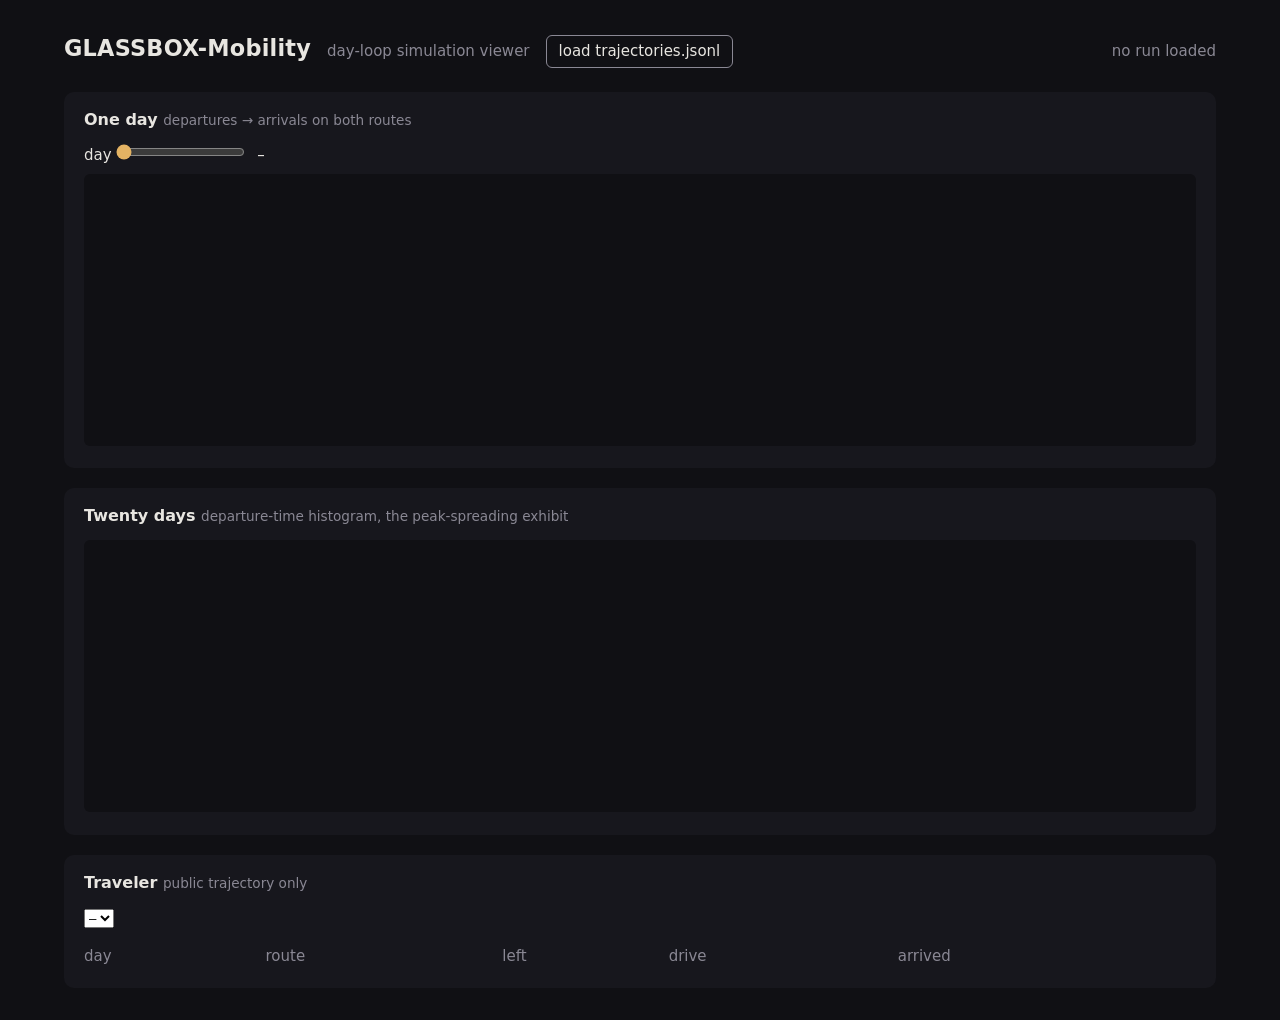
==== mobility/app/index.html @ a448f256 "mobility: Ruling 29 run (LLM-profile lift -66.7%) + Gate M4-pilot clean; world minted, capacity cali" ====
<!doctype html>
<html lang="en">
<head>
<meta charset="utf-8">
<meta name="viewport" content="width=device-width, initial-scale=1">
<title>GLASSBOX-Mobility — simulation viewer</title>
<link rel="stylesheet" href="style.css">
</head>
<body>
<!--
  Stage M4 simulation viewer — SCAFFOLD (structure only; polish after the
  full run, per the Gate M3-close authorization). Single page, no backend.
  Reads the system-side trajectory log (pid, day, route, dep_min,
  travel_min, arrive_min) — never planted parameters, never cards.
-->
<header>
  <h1>GLASSBOX-Mobility</h1>
  <p class="sub">day-loop simulation viewer</p>
  <label class="load">
    load trajectories.jsonl
    <input type="file" id="file" accept=".jsonl,.json">
  </label>
  <span id="status">no run loaded</span>
</header>

<main>
  <section id="day-view" class="pane">
    <h2>One day <span class="hint">departures &rarr; arrivals on both routes</span></h2>
    <div class="controls">
      <label>day <input type="range" id="day-slider" min="1" max="1" value="1"></label>
      <span id="day-label">–</span>
    </div>
    <canvas id="day-canvas" width="900" height="220"></canvas>
  </section>

  <section id="evolution" class="pane">
    <h2>Twenty days <span class="hint">departure-time histogram, the peak-spreading exhibit</span></h2>
    <canvas id="hist-canvas" width="900" height="220"></canvas>
  </section>

  <section id="inspector" class="pane">
    <h2>Traveler <span class="hint">public trajectory only</span></h2>
    <select id="traveler-select"><option>–</option></select>
    <table id="traveler-table">
      <thead><tr><th>day</th><th>route</th><th>left</th><th>drive</th><th>arrived</th></tr></thead>
      <tbody></tbody>
    </table>
  </section>
</main>

<script src="viewer.js"></script>
</body>
</html>
---- mobility/app/style.css ----
/* M4 viewer scaffold — minimal, elegant baseline; real polish after the
   full run (PRD section 8: one page, one purpose, no dashboard clutter). */

:root {
  --bg: #101014;
  --pane: #17171d;
  --ink: #e8e6e1;
  --muted: #8a8894;
  --route-a: #e4b363;
  --route-b: #6ea8bf;
}

* { box-sizing: border-box; margin: 0; }

body {
  background: var(--bg);
  color: var(--ink);
  font: 15px/1.5 "Avenir Next", "Segoe UI", system-ui, sans-serif;
  padding: 2rem clamp(1rem, 6vw, 4rem);
}

header { display: flex; align-items: baseline; gap: 1rem; flex-wrap: wrap; }
h1 { font-size: 1.4rem; font-weight: 600; letter-spacing: 0.01em; }
.sub { color: var(--muted); }
#status { color: var(--muted); margin-left: auto; }

.load {
  border: 1px solid var(--muted);
  border-radius: 6px;
  padding: 0.25rem 0.75rem;
  cursor: pointer;
}
.load input { display: none; }

main { display: grid; gap: 1.25rem; margin-top: 1.5rem; }

.pane {
  background: var(--pane);
  border-radius: 10px;
  padding: 1rem 1.25rem;
}
.pane h2 { font-size: 1rem; font-weight: 600; margin-bottom: 0.75rem; }
.hint { color: var(--muted); font-weight: 400; font-size: 0.85rem; }

canvas { width: 100%; height: auto; background: var(--bg); border-radius: 6px; }

.controls { display: flex; gap: 0.75rem; align-items: center; margin-bottom: 0.5rem; }
input[type="range"] { accent-color: var(--route-a); }

table { border-collapse: collapse; margin-top: 0.75rem; width: 100%; }
th, td { text-align: left; padding: 0.25rem 0.75rem 0.25rem 0; color: var(--ink); }
th { color: var(--muted); font-weight: 500; }
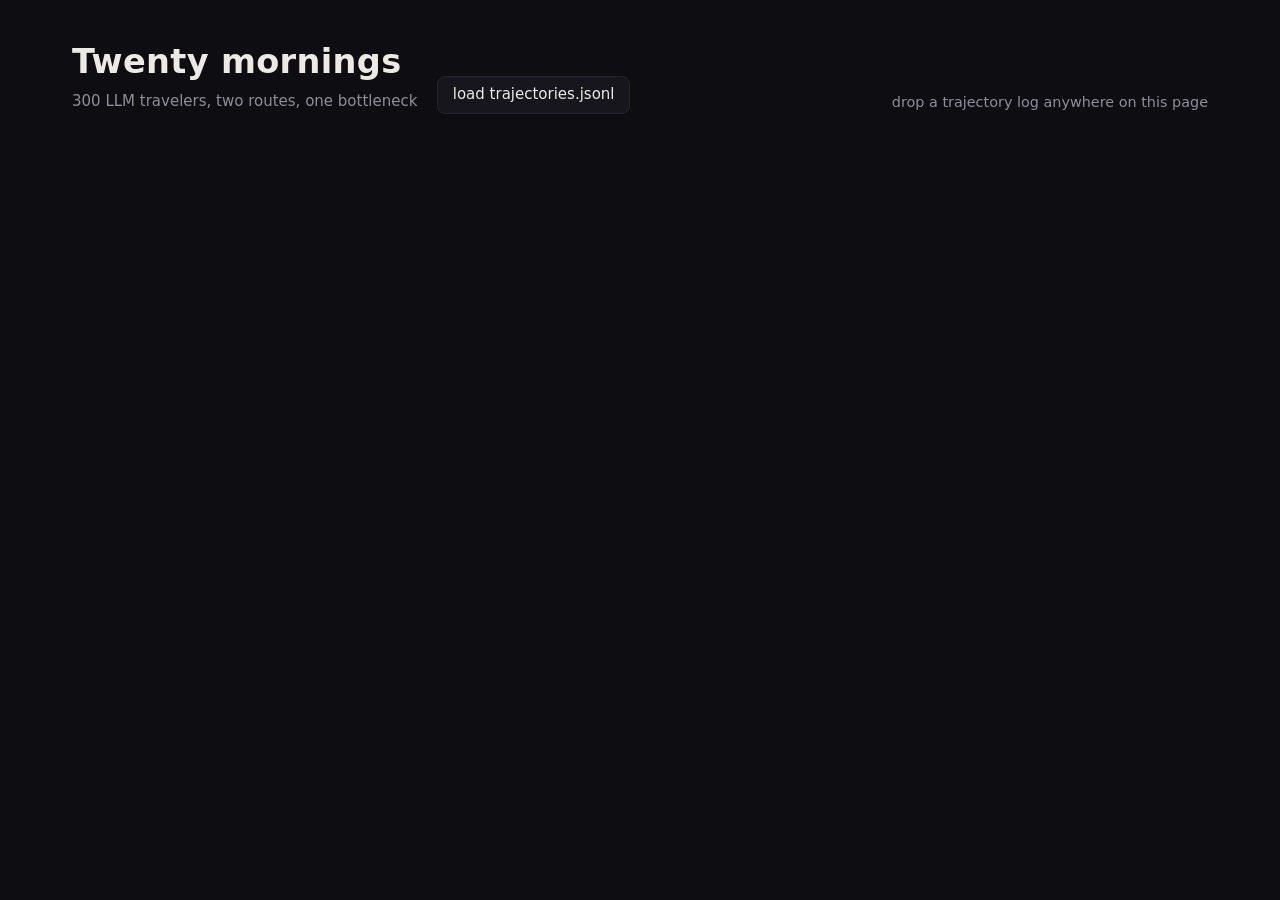
==== commit b92b65ae: "mobility: GATE M4 — peak FAIL (capacity-metered S1 mechanism), HAB FAIL (ceiling-inherited, disatt -" ====
--- a/mobility/app/index.html
+++ b/mobility/app/index.html
@@ -3,48 +3,82 @@
 <head>
 <meta charset="utf-8">
 <meta name="viewport" content="width=device-width, initial-scale=1">
-<title>GLASSBOX-Mobility — simulation viewer</title>
+<title>GLASSBOX-Mobility — twenty mornings</title>
 <link rel="stylesheet" href="style.css">
 </head>
 <body>
 <!--
-  Stage M4 simulation viewer — SCAFFOLD (structure only; polish after the
-  full run, per the Gate M3-close authorization). Single page, no backend.
-  Reads the system-side trajectory log (pid, day, route, dep_min,
+  Stage M4 simulation viewer. Single page, no backend, no dependencies.
+  Reads the SYSTEM-SIDE trajectory log only (pid, day, route, dep_min,
   travel_min, arrive_min) — never planted parameters, never cards.
+
+  Run:  cd mobility/app && python -m http.server 8000
+        open http://localhost:8000  and load
+        ../data/runs/m4_full/trajectories.jsonl
+        (or drag the file anywhere onto the page)
 -->
 <header>
-  <h1>GLASSBOX-Mobility</h1>
-  <p class="sub">day-loop simulation viewer</p>
+  <div>
+    <h1>Twenty mornings</h1>
+    <p class="sub">300 LLM travelers, two routes, one bottleneck</p>
+  </div>
   <label class="load">
     load trajectories.jsonl
     <input type="file" id="file" accept=".jsonl,.json">
   </label>
-  <span id="status">no run loaded</span>
+  <span id="status">drop a trajectory log anywhere on this page</span>
 </header>
 
-<main>
-  <section id="day-view" class="pane">
-    <h2>One day <span class="hint">departures &rarr; arrivals on both routes</span></h2>
-    <div class="controls">
-      <label>day <input type="range" id="day-slider" min="1" max="1" value="1"></label>
-      <span id="day-label">–</span>
+<main hidden id="main">
+  <section class="pane" id="day-pane">
+    <div class="pane-head">
+      <h2>One morning, replayed</h2>
+      <div class="controls">
+        <button id="day-play" class="play" title="replay">&#9654;</button>
+        <label>day <input type="range" id="day-slider" min="1" max="20" value="1"></label>
+        <span id="day-label" class="badge">day 1</span>
+        <span id="clock" class="badge clock">07:30</span>
+      </div>
     </div>
-    <canvas id="day-canvas" width="900" height="220"></canvas>
+    <canvas id="day-canvas" width="1200" height="300"></canvas>
+    <p class="legend">
+      <span class="dot a"></span> route A — through the bottleneck
+      <span class="dot b"></span> route B — the steady ring road
+      <span class="note" id="day-note"></span>
+    </p>
   </section>
 
-  <section id="evolution" class="pane">
-    <h2>Twenty days <span class="hint">departure-time histogram, the peak-spreading exhibit</span></h2>
-    <canvas id="hist-canvas" width="900" height="220"></canvas>
+  <section class="pane" id="hist-pane">
+    <div class="pane-head">
+      <h2>The peak, spreading</h2>
+      <div class="controls">
+        <button id="hist-play" class="play" title="play days">&#9654;</button>
+        <span class="badge" id="hist-day">day 1</span>
+        <span class="badge" id="peak-share">peak share –</span>
+      </div>
+    </div>
+    <canvas id="hist-canvas" width="1200" height="240"></canvas>
+    <canvas id="spark-canvas" width="1200" height="80"></canvas>
+    <p class="legend"><span class="note">bars: departures that morning ·
+      lower line: the day's maximum 15-minute arrival share, day 1 → 20</span></p>
   </section>
 
-  <section id="inspector" class="pane">
-    <h2>Traveler <span class="hint">public trajectory only</span></h2>
-    <select id="traveler-select"><option>–</option></select>
-    <table id="traveler-table">
-      <thead><tr><th>day</th><th>route</th><th>left</th><th>drive</th><th>arrived</th></tr></thead>
-      <tbody></tbody>
-    </table>
+  <section class="pane" id="inspector-pane">
+    <div class="pane-head">
+      <h2>One traveler</h2>
+      <div class="controls">
+        <select id="traveler-select"></select>
+        <span class="badge" id="traveler-summary"></span>
+      </div>
+    </div>
+    <canvas id="traveler-canvas" width="1200" height="120"></canvas>
+    <div class="table-wrap">
+      <table id="traveler-table">
+        <thead><tr><th>day</th><th>route</th><th>left</th><th>drive</th>
+          <th>arrived</th><th>vs day before</th></tr></thead>
+        <tbody></tbody>
+      </table>
+    </div>
   </section>
 </main>
 
--- a/mobility/app/style.css
+++ b/mobility/app/style.css
@@ -1,13 +1,14 @@
-/* M4 viewer scaffold — minimal, elegant baseline; real polish after the
-   full run (PRD section 8: one page, one purpose, no dashboard clutter). */
+/* GLASSBOX-Mobility M4 viewer — one page, one purpose (PRD section 8). */
 
 :root {
-  --bg: #101014;
-  --pane: #17171d;
-  --ink: #e8e6e1;
-  --muted: #8a8894;
+  --bg: #0e0e12;
+  --pane: #16161c;
+  --edge: #24242c;
+  --ink: #eceae4;
+  --muted: #8f8d99;
   --route-a: #e4b363;
   --route-b: #6ea8bf;
+  --late: #d0685f;
 }
 
 * { box-sizing: border-box; margin: 0; }
@@ -15,38 +16,107 @@
 body {
   background: var(--bg);
   color: var(--ink);
-  font: 15px/1.5 "Avenir Next", "Segoe UI", system-ui, sans-serif;
-  padding: 2rem clamp(1rem, 6vw, 4rem);
+  font: 15px/1.55 "Avenir Next", "Segoe UI", system-ui, sans-serif;
+  padding: 2.25rem clamp(1rem, 6vw, 4.5rem) 4rem;
 }
 
-header { display: flex; align-items: baseline; gap: 1rem; flex-wrap: wrap; }
-h1 { font-size: 1.4rem; font-weight: 600; letter-spacing: 0.01em; }
-.sub { color: var(--muted); }
-#status { color: var(--muted); margin-left: auto; }
+header { display: flex; align-items: flex-end; gap: 1.25rem; flex-wrap: wrap; }
+h1 {
+  font-size: clamp(1.6rem, 3vw, 2.1rem);
+  font-weight: 600;
+  letter-spacing: 0.01em;
+}
+.sub { color: var(--muted); margin-top: 0.15rem; }
+#status { color: var(--muted); margin-left: auto; font-size: 0.9rem; }
 
 .load {
-  border: 1px solid var(--muted);
-  border-radius: 6px;
-  padding: 0.25rem 0.75rem;
+  border: 1px solid var(--edge);
+  background: var(--pane);
+  border-radius: 8px;
+  padding: 0.4rem 0.9rem;
   cursor: pointer;
+  transition: border-color 0.2s;
 }
+.load:hover { border-color: var(--route-a); }
 .load input { display: none; }
 
-main { display: grid; gap: 1.25rem; margin-top: 1.5rem; }
+main { display: grid; gap: 1.5rem; margin-top: 1.75rem; }
+main[hidden] { display: none; }
 
 .pane {
   background: var(--pane);
-  border-radius: 10px;
-  padding: 1rem 1.25rem;
+  border: 1px solid var(--edge);
+  border-radius: 12px;
+  padding: 1.1rem 1.4rem 1.2rem;
 }
-.pane h2 { font-size: 1rem; font-weight: 600; margin-bottom: 0.75rem; }
-.hint { color: var(--muted); font-weight: 400; font-size: 0.85rem; }
+.pane-head {
+  display: flex;
+  align-items: center;
+  justify-content: space-between;
+  gap: 1rem;
+  flex-wrap: wrap;
+  margin-bottom: 0.8rem;
+}
+.pane h2 { font-size: 1.05rem; font-weight: 600; }
 
-canvas { width: 100%; height: auto; background: var(--bg); border-radius: 6px; }
+.controls { display: flex; gap: 0.6rem; align-items: center; }
+.badge {
+  background: var(--bg);
+  border: 1px solid var(--edge);
+  border-radius: 6px;
+  padding: 0.1rem 0.6rem;
+  font-size: 0.85rem;
+  color: var(--muted);
+  font-variant-numeric: tabular-nums;
+}
+.clock { min-width: 4.2em; text-align: center; color: var(--ink); }
 
-.controls { display: flex; gap: 0.75rem; align-items: center; margin-bottom: 0.5rem; }
-input[type="range"] { accent-color: var(--route-a); }
+.play {
+  background: var(--bg);
+  color: var(--ink);
+  border: 1px solid var(--edge);
+  border-radius: 6px;
+  width: 2rem; height: 1.7rem;
+  cursor: pointer;
+  transition: border-color 0.2s;
+}
+.play:hover { border-color: var(--route-a); }
 
-table { border-collapse: collapse; margin-top: 0.75rem; width: 100%; }
-th, td { text-align: left; padding: 0.25rem 0.75rem 0.25rem 0; color: var(--ink); }
-th { color: var(--muted); font-weight: 500; }
+input[type="range"] { accent-color: var(--route-a); vertical-align: middle; }
+select {
+  background: var(--bg); color: var(--ink);
+  border: 1px solid var(--edge); border-radius: 6px;
+  padding: 0.2rem 0.5rem; font: inherit;
+}
+
+canvas { width: 100%; height: auto; display: block; border-radius: 8px; }
+#spark-canvas { margin-top: 0.4rem; }
+
+.legend {
+  color: var(--muted);
+  font-size: 0.85rem;
+  margin-top: 0.6rem;
+  display: flex; gap: 1rem; align-items: center; flex-wrap: wrap;
+}
+.dot {
+  display: inline-block; width: 0.65em; height: 0.65em;
+  border-radius: 50%; margin-right: 0.35em;
+}
+.dot.a { background: var(--route-a); }
+.dot.b { background: var(--route-b); }
+.note { color: var(--muted); }
+
+.table-wrap { overflow-x: auto; margin-top: 0.6rem; }
+table { border-collapse: collapse; width: 100%; font-variant-numeric: tabular-nums; }
+th, td { text-align: left; padding: 0.3rem 1rem 0.3rem 0; white-space: nowrap; }
+th { color: var(--muted); font-weight: 500; border-bottom: 1px solid var(--edge); }
+td.switch { color: var(--route-b); }
+td.late { color: var(--late); }
+
+body.dragging::after {
+  content: "drop the trajectory log";
+  position: fixed; inset: 0;
+  display: grid; place-items: center;
+  background: rgba(14, 14, 18, 0.85);
+  font-size: 1.4rem; color: var(--route-a);
+}
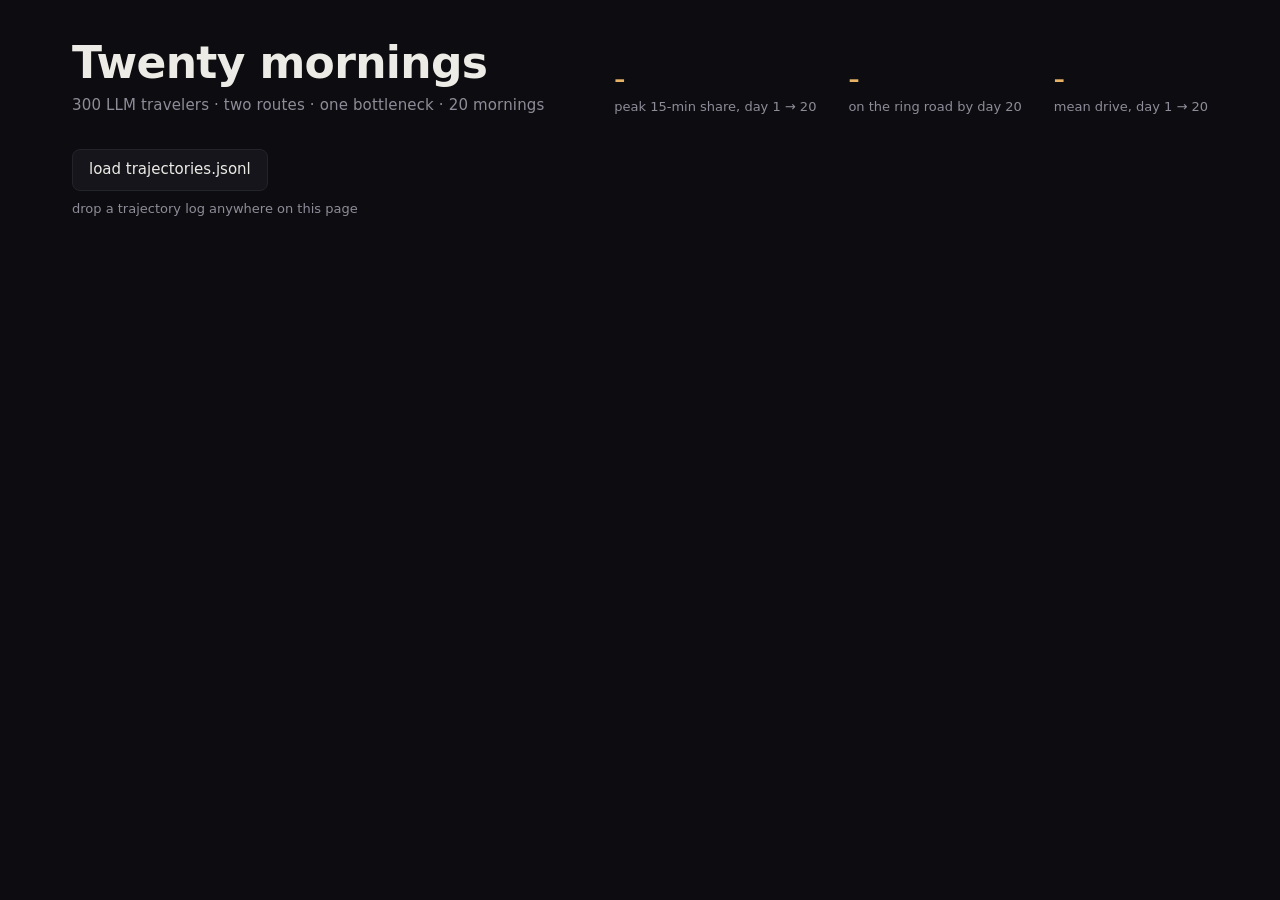
==== commit 2430a853: "mobility: GATE M5 — viewer craft pass (7 directives, leakage check PASS), REPORT_MOBILITY + plain-la" ====
--- a/mobility/app/index.html
+++ b/mobility/app/index.html
@@ -8,70 +8,80 @@
 </head>
 <body>
 <!--
-  Stage M4 simulation viewer. Single page, no backend, no dependencies.
-  Reads the SYSTEM-SIDE trajectory log only (pid, day, route, dep_min,
-  travel_min, arrive_min) — never planted parameters, never cards.
+  Stage M4 simulation viewer — final craft pass (Gate M4 review directive).
+  Single page, no backend, no dependencies; works from a static file open.
+  Reads the SYSTEM-SIDE trajectory log only: pid, day, route, dep_min,
+  travel_min, arrive_min. No planted parameters, no cards, ever.
 
   Run:  cd mobility/app && python -m http.server 8000
-        open http://localhost:8000  and load
+        open http://localhost:8000, then load (or drag anywhere)
         ../data/runs/m4_full/trajectories.jsonl
-        (or drag the file anywhere onto the page)
+  Keys: left / right arrows scrub the day, space replays the morning.
 -->
 <header>
-  <div>
+  <div class="title-block">
     <h1>Twenty mornings</h1>
-    <p class="sub">300 LLM travelers, two routes, one bottleneck</p>
+    <p class="strap">300 LLM travelers · two routes · one bottleneck · 20 mornings</p>
+  </div>
+  <div class="stats" id="stats" hidden>
+    <div class="stat"><span class="num" id="stat-peak">–</span>
+      <span class="lbl">peak 15-min share, day 1 → 20</span></div>
+    <div class="stat"><span class="num" id="stat-b">–</span>
+      <span class="lbl">on the ring road by day 20</span></div>
+    <div class="stat"><span class="num" id="stat-travel">–</span>
+      <span class="lbl">mean drive, day 1 → 20</span></div>
   </div>
   <label class="load">
     load trajectories.jsonl
     <input type="file" id="file" accept=".jsonl,.json">
   </label>
-  <span id="status">drop a trajectory log anywhere on this page</span>
 </header>
+<p id="status" class="status">drop a trajectory log anywhere on this page</p>
 
 <main hidden id="main">
+  <div class="day-strip">
+    <button id="play" class="play" title="replay this morning (space)">&#9654;</button>
+    <input type="range" id="day-slider" min="1" max="20" value="1">
+    <span id="day-label" class="badge day-badge">day 1</span>
+    <span id="clock" class="badge clock">—</span>
+    <label class="ghost-toggle"><input type="checkbox" id="ghost-toggle" checked>
+      day-1 ghost</label>
+  </div>
+
   <section class="pane" id="day-pane">
-    <div class="pane-head">
-      <h2>One morning, replayed</h2>
-      <div class="controls">
-        <button id="day-play" class="play" title="replay">&#9654;</button>
-        <label>day <input type="range" id="day-slider" min="1" max="20" value="1"></label>
-        <span id="day-label" class="badge">day 1</span>
-        <span id="clock" class="badge clock">07:30</span>
-      </div>
-    </div>
-    <canvas id="day-canvas" width="1200" height="300"></canvas>
-    <p class="legend">
-      <span class="dot a"></span> route A — through the bottleneck
-      <span class="dot b"></span> route B — the steady ring road
-      <span class="note" id="day-note"></span>
-    </p>
+    <h2>One morning, replayed</h2>
+    <canvas id="day-canvas" width="1400" height="360"></canvas>
+    <p class="caption">Each dot is one traveler finishing the commute —
+      <span class="a">amber on route A</span>, through the bottleneck (the pinch),
+      <span class="b">cyan on route B</span>, the longer steady ring road.
+      Bigger, brighter dots sat longer in the queue. On day&nbsp;1 everyone
+      crowds route&nbsp;A; press play to watch the morning unfold.
+      <span class="hint">Click a dot to inspect that traveler below.</span></p>
   </section>
 
   <section class="pane" id="hist-pane">
-    <div class="pane-head">
-      <h2>The peak, spreading</h2>
-      <div class="controls">
-        <button id="hist-play" class="play" title="play days">&#9654;</button>
-        <span class="badge" id="hist-day">day 1</span>
-        <span class="badge" id="peak-share">peak share –</span>
-      </div>
+    <h2>The peak, spreading</h2>
+    <div class="pane-head-row">
+      <span class="badge" id="peak-share">peak share –</span>
+      <span class="hint">shaded band: the day's busiest 15 arrival minutes</span>
     </div>
-    <canvas id="hist-canvas" width="1200" height="240"></canvas>
-    <canvas id="spark-canvas" width="1200" height="80"></canvas>
-    <p class="legend"><span class="note">bars: departures that morning ·
-      lower line: the day's maximum 15-minute arrival share, day 1 → 20</span></p>
+    <canvas id="hist-canvas" width="1400" height="240"></canvas>
+    <canvas id="spark-canvas" width="1400" height="110"></canvas>
+    <p class="caption">Bars are that morning's departures; the faint outline is
+      day&nbsp;1. The line below tracks the frozen peak measure day by day: it
+      starts at the bottleneck's ceiling (the day-1 queue meters arrivals),
+      jumps when travelers discover the ring road, then falls steadily as the
+      peak genuinely spreads.</p>
   </section>
 
   <section class="pane" id="inspector-pane">
-    <div class="pane-head">
-      <h2>One traveler</h2>
-      <div class="controls">
-        <select id="traveler-select"></select>
-        <span class="badge" id="traveler-summary"></span>
-      </div>
+    <h2>One traveler</h2>
+    <div class="pane-head-row">
+      <select id="traveler-select"></select>
+      <span class="badge" id="traveler-summary"></span>
+      <span class="chips" id="notable-chips"></span>
     </div>
-    <canvas id="traveler-canvas" width="1200" height="120"></canvas>
+    <canvas id="traveler-canvas" width="1400" height="170"></canvas>
     <div class="table-wrap">
       <table id="traveler-table">
         <thead><tr><th>day</th><th>route</th><th>left</th><th>drive</th>
@@ -79,6 +89,10 @@
         <tbody></tbody>
       </table>
     </div>
+    <p class="caption">Public trajectory only — departures, routes, drive
+      times. The <em>notable</em> shortlist surfaces the seven travelers who
+      kept leaving 15 minutes earlier, morning after morning, and the busiest
+      route-switchers.</p>
   </section>
 </main>
 
--- a/mobility/app/style.css
+++ b/mobility/app/style.css
@@ -1,14 +1,17 @@
-/* GLASSBOX-Mobility M4 viewer — one page, one purpose (PRD section 8). */
+/* GLASSBOX-Mobility M4 viewer — final craft pass.
+   8px spacing grid; type scale 13 / 15 / 17 / 22 / 44; tabular numerals on
+   every stat; route A amber, route B cyan, everywhere and only. */
 
 :root {
-  --bg: #0e0e12;
-  --pane: #16161c;
-  --edge: #24242c;
-  --ink: #eceae4;
-  --muted: #8f8d99;
-  --route-a: #e4b363;
-  --route-b: #6ea8bf;
-  --late: #d0685f;
+  --bg: #0d0d11;
+  --pane: #15151b;
+  --edge: #23232b;
+  --ink: #edebe5;
+  --muted: #8e8c98;
+  --faint: #55535e;
+  --route-a: #e6b366;
+  --route-b: #6fb3cc;
+  --band: rgba(230, 179, 102, 0.10);
 }
 
 * { box-sizing: border-box; margin: 0; }
@@ -17,106 +20,162 @@
   background: var(--bg);
   color: var(--ink);
   font: 15px/1.55 "Avenir Next", "Segoe UI", system-ui, sans-serif;
-  padding: 2.25rem clamp(1rem, 6vw, 4.5rem) 4rem;
+  padding: 40px clamp(16px, 6vw, 72px) 64px;
 }
 
-header { display: flex; align-items: flex-end; gap: 1.25rem; flex-wrap: wrap; }
+/* ---- header --------------------------------------------------------- */
+
+header {
+  display: flex;
+  align-items: flex-end;
+  gap: 32px;
+  flex-wrap: wrap;
+}
 h1 {
-  font-size: clamp(1.6rem, 3vw, 2.1rem);
-  font-weight: 600;
+  font-size: 44px;
+  font-weight: 700;
+  letter-spacing: -0.015em;
+  line-height: 1.05;
+}
+.strap {
+  color: var(--muted);
+  font-size: 15px;
+  margin-top: 8px;
   letter-spacing: 0.01em;
 }
-.sub { color: var(--muted); margin-top: 0.15rem; }
-#status { color: var(--muted); margin-left: auto; font-size: 0.9rem; }
+.stats { display: flex; gap: 32px; margin-left: auto; }
+.stat { display: flex; flex-direction: column; }
+.num {
+  font-size: 22px;
+  font-weight: 600;
+  font-variant-numeric: tabular-nums;
+  color: var(--route-a);
+}
+.lbl { color: var(--muted); font-size: 13px; }
 
 .load {
   border: 1px solid var(--edge);
   background: var(--pane);
   border-radius: 8px;
-  padding: 0.4rem 0.9rem;
+  padding: 8px 16px;
   cursor: pointer;
+  white-space: nowrap;
   transition: border-color 0.2s;
 }
 .load:hover { border-color: var(--route-a); }
 .load input { display: none; }
+.status { color: var(--muted); margin-top: 8px; font-size: 13px; }
 
-main { display: grid; gap: 1.5rem; margin-top: 1.75rem; }
+/* ---- day strip (shared control) ------------------------------------- */
+
+.day-strip {
+  display: flex;
+  align-items: center;
+  gap: 16px;
+  position: sticky;
+  top: 0;
+  z-index: 2;
+  background: var(--bg);
+  padding: 16px 0;
+}
+.day-strip input[type="range"] { flex: 1; accent-color: var(--route-a); }
+.badge {
+  background: var(--pane);
+  border: 1px solid var(--edge);
+  border-radius: 6px;
+  padding: 2px 10px;
+  font-size: 13px;
+  color: var(--muted);
+  font-variant-numeric: tabular-nums;
+  white-space: nowrap;
+}
+.day-badge { color: var(--ink); min-width: 64px; text-align: center; }
+.clock { min-width: 64px; text-align: center; color: var(--ink); }
+.ghost-toggle { color: var(--muted); font-size: 13px; white-space: nowrap; }
+.ghost-toggle input { accent-color: var(--route-a); }
+
+.play {
+  background: var(--pane);
+  color: var(--ink);
+  border: 1px solid var(--edge);
+  border-radius: 6px;
+  width: 40px; height: 28px;
+  cursor: pointer;
+  transition: border-color 0.2s;
+}
+.play:hover { border-color: var(--route-a); }
+
+/* ---- panes ---------------------------------------------------------- */
+
+main { display: grid; gap: 24px; margin-top: 8px; }
 main[hidden] { display: none; }
 
 .pane {
   background: var(--pane);
   border: 1px solid var(--edge);
   border-radius: 12px;
-  padding: 1.1rem 1.4rem 1.2rem;
+  padding: 24px;
 }
-.pane-head {
-  display: flex;
-  align-items: center;
-  justify-content: space-between;
-  gap: 1rem;
-  flex-wrap: wrap;
-  margin-bottom: 0.8rem;
+.pane h2 { font-size: 17px; font-weight: 600; margin-bottom: 16px; }
+.pane-head-row {
+  display: flex; align-items: center; gap: 16px; flex-wrap: wrap;
+  margin-bottom: 8px;
 }
-.pane h2 { font-size: 1.05rem; font-weight: 600; }
+.hint { color: var(--faint); font-size: 13px; }
 
-.controls { display: flex; gap: 0.6rem; align-items: center; }
-.badge {
-  background: var(--bg);
-  border: 1px solid var(--edge);
-  border-radius: 6px;
-  padding: 0.1rem 0.6rem;
-  font-size: 0.85rem;
+canvas {
+  width: 100%; height: auto; display: block;
+  background: var(--bg); border-radius: 8px;
+}
+#spark-canvas { margin-top: 8px; }
+
+.caption {
   color: var(--muted);
-  font-variant-numeric: tabular-nums;
+  font-size: 13px;
+  margin-top: 16px;
+  max-width: 72ch;
 }
-.clock { min-width: 4.2em; text-align: center; color: var(--ink); }
+.caption .a { color: var(--route-a); }
+.caption .b { color: var(--route-b); }
 
-.play {
-  background: var(--bg);
-  color: var(--ink);
-  border: 1px solid var(--edge);
-  border-radius: 6px;
-  width: 2rem; height: 1.7rem;
-  cursor: pointer;
-  transition: border-color 0.2s;
-}
-.play:hover { border-color: var(--route-a); }
+/* ---- inspector ------------------------------------------------------ */
 
-input[type="range"] { accent-color: var(--route-a); vertical-align: middle; }
 select {
   background: var(--bg); color: var(--ink);
   border: 1px solid var(--edge); border-radius: 6px;
-  padding: 0.2rem 0.5rem; font: inherit;
+  padding: 4px 8px; font: inherit; font-size: 13px;
 }
+.chips { display: flex; gap: 8px; flex-wrap: wrap; }
+.chip {
+  background: var(--bg);
+  border: 1px solid var(--edge);
+  border-radius: 999px;
+  color: var(--muted);
+  font-size: 13px;
+  padding: 2px 12px;
+  cursor: pointer;
+  font-variant-numeric: tabular-nums;
+  transition: border-color 0.15s, color 0.15s;
+}
+.chip:hover, .chip.active { border-color: var(--route-a); color: var(--ink); }
 
-canvas { width: 100%; height: auto; display: block; border-radius: 8px; }
-#spark-canvas { margin-top: 0.4rem; }
-
-.legend {
-  color: var(--muted);
-  font-size: 0.85rem;
-  margin-top: 0.6rem;
-  display: flex; gap: 1rem; align-items: center; flex-wrap: wrap;
+.table-wrap { overflow-x: auto; margin-top: 16px; max-height: 320px; overflow-y: auto; }
+table {
+  border-collapse: collapse; width: 100%;
+  font-variant-numeric: tabular-nums; font-size: 13px;
 }
-.dot {
-  display: inline-block; width: 0.65em; height: 0.65em;
-  border-radius: 50%; margin-right: 0.35em;
+th, td { text-align: left; padding: 4px 16px 4px 0; white-space: nowrap; }
+th {
+  color: var(--muted); font-weight: 500;
+  border-bottom: 1px solid var(--edge);
+  position: sticky; top: 0; background: var(--pane);
 }
-.dot.a { background: var(--route-a); }
-.dot.b { background: var(--route-b); }
-.note { color: var(--muted); }
-
-.table-wrap { overflow-x: auto; margin-top: 0.6rem; }
-table { border-collapse: collapse; width: 100%; font-variant-numeric: tabular-nums; }
-th, td { text-align: left; padding: 0.3rem 1rem 0.3rem 0; white-space: nowrap; }
-th { color: var(--muted); font-weight: 500; border-bottom: 1px solid var(--edge); }
 td.switch { color: var(--route-b); }
-td.late { color: var(--late); }
 
 body.dragging::after {
   content: "drop the trajectory log";
   position: fixed; inset: 0;
   display: grid; place-items: center;
-  background: rgba(14, 14, 18, 0.85);
-  font-size: 1.4rem; color: var(--route-a);
+  background: rgba(13, 13, 17, 0.88);
+  font-size: 22px; color: var(--route-a);
 }
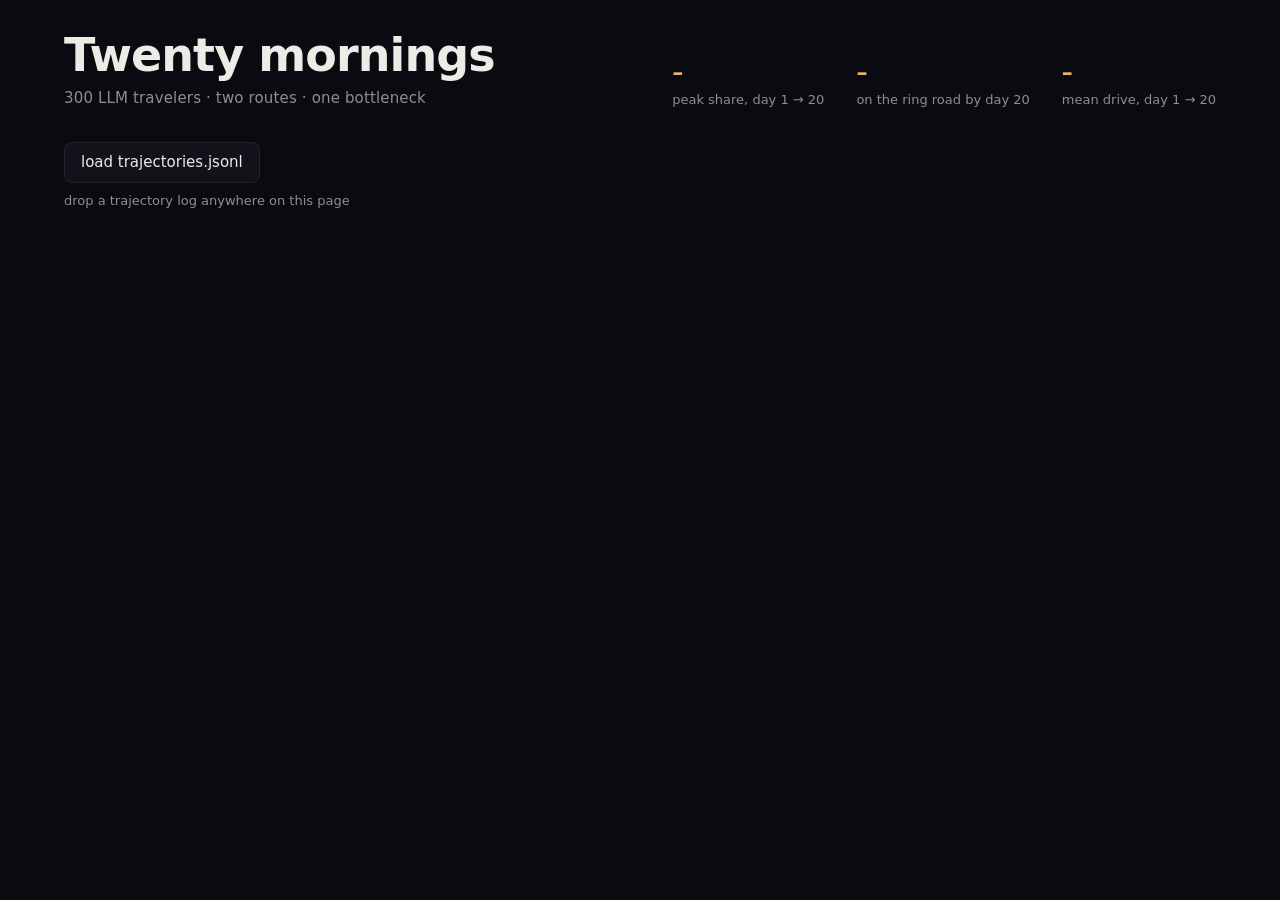
==== commit acea0569: "mobility: Viewer V2 — the living corridor (sprite renderer, 0.38 ms/frame); Rulings 36-37 not on rec" ====
--- a/mobility/app/index.html
+++ b/mobility/app/index.html
@@ -8,24 +8,27 @@
 </head>
 <body>
 <!--
-  Stage M4 simulation viewer — final craft pass (Gate M4 review directive).
-  Single page, no backend, no dependencies; works from a static file open.
-  Reads the SYSTEM-SIDE trajectory log only: pid, day, route, dep_min,
-  travel_min, arrive_min. No planted parameters, no cards, ever.
+  Stage M4 viewer V2 — the living-corridor rebuild (Gate M5-final directive).
+  Single page, no backend, no dependencies; static-file open works.
+  Every moving element is driven by the recorded SYSTEM-SIDE log only:
+  {pid, day, route, dep_min, travel_min, arrive_min}. Queue positions are
+  interpolated from each traveler's own recorded departure and travel time;
+  nothing is invented. No planted parameters, no cards, ever.
 
   Run:  cd mobility/app && python -m http.server 8000
-        open http://localhost:8000, then load (or drag anywhere)
+        open http://localhost:8000, load (or drag anywhere)
         ../data/runs/m4_full/trajectories.jsonl
-  Keys: left / right arrows scrub the day, space replays the morning.
+  Keys: space play/pause · arrows scrub the day · p PNG frame ·
+        r 10-second WebM capture (native MediaRecorder, no libraries)
 -->
-<header>
+<header id="header">
   <div class="title-block">
     <h1>Twenty mornings</h1>
-    <p class="strap">300 LLM travelers · two routes · one bottleneck · 20 mornings</p>
+    <p class="strap">300 LLM travelers · two routes · one bottleneck</p>
   </div>
   <div class="stats" id="stats" hidden>
     <div class="stat"><span class="num" id="stat-peak">–</span>
-      <span class="lbl">peak 15-min share, day 1 → 20</span></div>
+      <span class="lbl">peak share, day 1 → 20</span></div>
     <div class="stat"><span class="num" id="stat-b">–</span>
       <span class="lbl">on the ring road by day 20</span></div>
     <div class="stat"><span class="num" id="stat-travel">–</span>
@@ -39,60 +42,68 @@
 <p id="status" class="status">drop a trajectory log anywhere on this page</p>
 
 <main hidden id="main">
-  <div class="day-strip">
-    <button id="play" class="play" title="replay this morning (space)">&#9654;</button>
-    <input type="range" id="day-slider" min="1" max="20" value="1">
-    <span id="day-label" class="badge day-badge">day 1</span>
-    <span id="clock" class="badge clock">—</span>
-    <label class="ghost-toggle"><input type="checkbox" id="ghost-toggle" checked>
-      day-1 ghost</label>
-  </div>
-
-  <section class="pane" id="day-pane">
-    <h2>One morning, replayed</h2>
-    <canvas id="day-canvas" width="1400" height="360"></canvas>
-    <p class="caption">Each dot is one traveler finishing the commute —
-      <span class="a">amber on route A</span>, through the bottleneck (the pinch),
-      <span class="b">cyan on route B</span>, the longer steady ring road.
-      Bigger, brighter dots sat longer in the queue. On day&nbsp;1 everyone
-      crowds route&nbsp;A; press play to watch the morning unfold.
-      <span class="hint">Click a dot to inspect that traveler below.</span></p>
+  <section id="world">
+    <div id="map-frame">
+      <canvas id="map-canvas" width="1600" height="900"></canvas>
+      <div id="dawn"></div>
+      <canvas id="anim-canvas" width="1600" height="900"></canvas>
+      <div id="overlay">
+        <span id="clock" class="clock">06:00</span>
+        <span id="day-chip" class="day-chip">day 1</span>
+        <p id="caption" class="caption-line"></p>
+        <div id="share-title" hidden>
+          <h2>Twenty mornings</h2>
+          <p>300 LLM travelers learn a congested corridor ·
+             GLASSBOX-Mobility</p>
+        </div>
+      </div>
+    </div>
+    <div id="controls">
+      <button id="play" class="btn" title="play/pause (space)">&#9654;</button>
+      <input type="range" id="time-scrub" min="0" max="1000" value="0">
+      <input type="range" id="day-slider" min="1" max="20" value="1"
+             title="day (arrow keys)">
+      <button id="mornings" class="btn wide" title="autoplay all twenty days">
+        twenty mornings</button>
+      <button id="story" class="btn wide">story</button>
+      <button id="story-next" class="btn" hidden>&#8594;</button>
+      <button id="share" class="btn wide" title="clean 16:9 frame">share</button>
+      <span id="capture-note" class="hint"></span>
+    </div>
   </section>
 
-  <section class="pane" id="hist-pane">
-    <h2>The peak, spreading</h2>
-    <div class="pane-head-row">
-      <span class="badge" id="peak-share">peak share –</span>
-      <span class="hint">shaded band: the day's busiest 15 arrival minutes</span>
+  <section id="numbers">
+    <h2 class="numbers-title">The numbers</h2>
+    <div class="pane">
+      <div class="pane-head-row">
+        <h3>The peak, spreading</h3>
+        <span class="badge" id="peak-share">peak share –</span>
+      </div>
+      <canvas id="hist-canvas" width="1400" height="200"></canvas>
+      <canvas id="spark-canvas" width="1400" height="96"></canvas>
+      <p class="caption">Bars: that morning's departures (faint outline:
+        day 1). Line: the frozen peak measure, day by day — it starts at the
+        bottleneck's ceiling, jumps when the ring road is discovered, then
+        falls as the peak genuinely spreads.</p>
     </div>
-    <canvas id="hist-canvas" width="1400" height="240"></canvas>
-    <canvas id="spark-canvas" width="1400" height="110"></canvas>
-    <p class="caption">Bars are that morning's departures; the faint outline is
-      day&nbsp;1. The line below tracks the frozen peak measure day by day: it
-      starts at the bottleneck's ceiling (the day-1 queue meters arrivals),
-      jumps when travelers discover the ring road, then falls steadily as the
-      peak genuinely spreads.</p>
-  </section>
-
-  <section class="pane" id="inspector-pane">
-    <h2>One traveler</h2>
-    <div class="pane-head-row">
-      <select id="traveler-select"></select>
-      <span class="badge" id="traveler-summary"></span>
-      <span class="chips" id="notable-chips"></span>
+    <div class="pane">
+      <div class="pane-head-row">
+        <h3>One traveler</h3>
+        <select id="traveler-select"></select>
+        <span class="badge" id="traveler-summary"></span>
+        <span class="chips" id="notable-chips"></span>
+      </div>
+      <div class="table-wrap">
+        <table id="traveler-table">
+          <thead><tr><th>day</th><th>route</th><th>left</th><th>drive</th>
+            <th>arrived</th><th>vs day before</th></tr></thead>
+          <tbody></tbody>
+        </table>
+      </div>
+      <p class="caption">Public trajectory only. The <em>notable</em> chips
+        surface the seven travelers who kept leaving 15 minutes earlier,
+        morning after morning, and the busiest route-switchers.</p>
     </div>
-    <canvas id="traveler-canvas" width="1400" height="170"></canvas>
-    <div class="table-wrap">
-      <table id="traveler-table">
-        <thead><tr><th>day</th><th>route</th><th>left</th><th>drive</th>
-          <th>arrived</th><th>vs day before</th></tr></thead>
-        <tbody></tbody>
-      </table>
-    </div>
-    <p class="caption">Public trajectory only — departures, routes, drive
-      times. The <em>notable</em> shortlist surfaces the seven travelers who
-      kept leaving 15 minutes earlier, morning after morning, and the busiest
-      route-switchers.</p>
   </section>
 </main>
 
--- a/mobility/app/style.css
+++ b/mobility/app/style.css
@@ -1,17 +1,15 @@
-/* GLASSBOX-Mobility M4 viewer — final craft pass.
-   8px spacing grid; type scale 13 / 15 / 17 / 22 / 44; tabular numerals on
-   every stat; route A amber, route B cyan, everywhere and only. */
+/* GLASSBOX-Mobility viewer V2 — the living corridor.
+   8px grid; display title + tabular stats; amber route A, cyan route B. */
 
 :root {
-  --bg: #0d0d11;
-  --pane: #15151b;
-  --edge: #23232b;
+  --bg: #0a0b11;
+  --pane: #12131a;
+  --edge: #21222c;
   --ink: #edebe5;
   --muted: #8e8c98;
-  --faint: #55535e;
-  --route-a: #e6b366;
-  --route-b: #6fb3cc;
-  --band: rgba(230, 179, 102, 0.10);
+  --faint: #565460;
+  --route-a: #e8b366;
+  --route-b: #6fc0d8;
 }
 
 * { box-sizing: border-box; margin: 0; }
@@ -20,125 +18,146 @@
   background: var(--bg);
   color: var(--ink);
   font: 15px/1.55 "Avenir Next", "Segoe UI", system-ui, sans-serif;
-  padding: 40px clamp(16px, 6vw, 72px) 64px;
+  padding: 32px clamp(16px, 5vw, 64px) 64px;
 }
 
 /* ---- header --------------------------------------------------------- */
 
-header {
-  display: flex;
-  align-items: flex-end;
-  gap: 32px;
-  flex-wrap: wrap;
+header { display: flex; align-items: flex-end; gap: 32px; flex-wrap: wrap; }
+h1 {
+  font-size: 46px;
+  font-weight: 700;
+  letter-spacing: -0.02em;
+  line-height: 1.02;
 }
-h1 {
-  font-size: 44px;
-  font-weight: 700;
-  letter-spacing: -0.015em;
-  line-height: 1.05;
-}
-.strap {
-  color: var(--muted);
-  font-size: 15px;
-  margin-top: 8px;
-  letter-spacing: 0.01em;
-}
+.strap { color: var(--muted); margin-top: 8px; letter-spacing: 0.01em; }
 .stats { display: flex; gap: 32px; margin-left: auto; }
 .stat { display: flex; flex-direction: column; }
 .num {
-  font-size: 22px;
-  font-weight: 600;
+  font-size: 22px; font-weight: 600;
   font-variant-numeric: tabular-nums;
   color: var(--route-a);
 }
 .lbl { color: var(--muted); font-size: 13px; }
-
 .load {
-  border: 1px solid var(--edge);
-  background: var(--pane);
-  border-radius: 8px;
-  padding: 8px 16px;
-  cursor: pointer;
-  white-space: nowrap;
-  transition: border-color 0.2s;
+  border: 1px solid var(--edge); background: var(--pane);
+  border-radius: 8px; padding: 8px 16px; cursor: pointer;
+  white-space: nowrap; transition: border-color 0.2s;
 }
 .load:hover { border-color: var(--route-a); }
 .load input { display: none; }
 .status { color: var(--muted); margin-top: 8px; font-size: 13px; }
 
-/* ---- day strip (shared control) ------------------------------------- */
+/* ---- the world ------------------------------------------------------ */
 
-.day-strip {
-  display: flex;
-  align-items: center;
-  gap: 16px;
-  position: sticky;
-  top: 0;
-  z-index: 2;
-  background: var(--bg);
-  padding: 16px 0;
-}
-.day-strip input[type="range"] { flex: 1; accent-color: var(--route-a); }
-.badge {
-  background: var(--pane);
-  border: 1px solid var(--edge);
-  border-radius: 6px;
-  padding: 2px 10px;
-  font-size: 13px;
-  color: var(--muted);
-  font-variant-numeric: tabular-nums;
-  white-space: nowrap;
-}
-.day-badge { color: var(--ink); min-width: 64px; text-align: center; }
-.clock { min-width: 64px; text-align: center; color: var(--ink); }
-.ghost-toggle { color: var(--muted); font-size: 13px; white-space: nowrap; }
-.ghost-toggle input { accent-color: var(--route-a); }
-
-.play {
-  background: var(--pane);
-  color: var(--ink);
-  border: 1px solid var(--edge);
-  border-radius: 6px;
-  width: 40px; height: 28px;
-  cursor: pointer;
-  transition: border-color 0.2s;
-}
-.play:hover { border-color: var(--route-a); }
-
-/* ---- panes ---------------------------------------------------------- */
-
-main { display: grid; gap: 24px; margin-top: 8px; }
+main { margin-top: 16px; }
 main[hidden] { display: none; }
 
+#map-frame {
+  position: relative;
+  border-radius: 16px;
+  overflow: hidden;
+  border: 1px solid var(--edge);
+  aspect-ratio: 16 / 9;
+  background: #0a0c14;
+}
+#map-frame canvas {
+  position: absolute; inset: 0;
+  width: 100%; height: 100%; display: block;
+}
+#dawn {
+  position: absolute; inset: 0;
+  background: linear-gradient(180deg,
+    rgba(96, 74, 110, 0.5) 0%,
+    rgba(190, 120, 70, 0.28) 55%,
+    rgba(232, 179, 102, 0.14) 100%);
+  opacity: 0;
+  pointer-events: none;
+}
+
+#overlay { position: absolute; inset: 0; pointer-events: none; }
+.clock {
+  position: absolute; top: 24px; right: 32px;
+  font-size: 34px; font-weight: 600;
+  font-variant-numeric: tabular-nums;
+  color: var(--ink);
+  text-shadow: 0 2px 12px rgba(0, 0, 0, 0.8);
+}
+.day-chip {
+  position: absolute; top: 32px; left: 32px;
+  font-size: 15px; color: var(--ink);
+  background: rgba(10, 11, 17, 0.55);
+  border: 1px solid var(--edge);
+  border-radius: 999px;
+  padding: 4px 16px;
+  font-variant-numeric: tabular-nums;
+  backdrop-filter: blur(4px);
+}
+.caption-line {
+  position: absolute; left: 32px; bottom: 24px;
+  max-width: 60ch;
+  color: var(--ink);
+  font-size: 15px;
+  text-shadow: 0 1px 8px rgba(0, 0, 0, 0.9);
+}
+.caption-line .dim { color: var(--muted); }
+
+#share-title { position: absolute; left: 40px; top: 32px; }
+#share-title h2 { font-size: 40px; font-weight: 700; letter-spacing: -0.02em; }
+#share-title p { color: var(--muted); margin-top: 4px; }
+
+/* ---- controls ------------------------------------------------------- */
+
+#controls {
+  display: flex; align-items: center; gap: 12px;
+  padding: 16px 0; flex-wrap: wrap;
+}
+#time-scrub { flex: 2; min-width: 160px; accent-color: var(--route-a); }
+#day-slider { flex: 1; min-width: 120px; accent-color: var(--route-b); }
+.btn {
+  background: var(--pane); color: var(--ink);
+  border: 1px solid var(--edge); border-radius: 8px;
+  min-width: 40px; height: 32px; padding: 0 12px;
+  cursor: pointer; font: inherit; font-size: 13px;
+  transition: border-color 0.15s;
+}
+.btn:hover { border-color: var(--route-a); }
+.btn.active { border-color: var(--route-a); color: var(--route-a); }
+.hint { color: var(--faint); font-size: 13px; }
+
+/* ---- share mode ----------------------------------------------------- */
+
+body.share #header, body.share .status, body.share #controls,
+body.share #numbers, body.share .day-chip { display: none; }
+body.share { padding: 24px; }
+body.share #map-frame { border-radius: 12px; }
+body.share .caption-line { font-size: 17px; }
+
+/* ---- the numbers (below the fold) ----------------------------------- */
+
+#numbers { display: grid; gap: 16px; margin-top: 40px; }
+.numbers-title { font-size: 15px; color: var(--muted); font-weight: 500;
+  text-transform: uppercase; letter-spacing: 0.1em; }
 .pane {
-  background: var(--pane);
-  border: 1px solid var(--edge);
-  border-radius: 12px;
-  padding: 24px;
+  background: var(--pane); border: 1px solid var(--edge);
+  border-radius: 12px; padding: 24px;
 }
-.pane h2 { font-size: 17px; font-weight: 600; margin-bottom: 16px; }
+.pane h3 { font-size: 16px; font-weight: 600; }
 .pane-head-row {
   display: flex; align-items: center; gap: 16px; flex-wrap: wrap;
-  margin-bottom: 8px;
+  margin-bottom: 16px;
 }
-.hint { color: var(--faint); font-size: 13px; }
-
-canvas {
-  width: 100%; height: auto; display: block;
-  background: var(--bg); border-radius: 8px;
+.pane canvas { width: 100%; height: auto; display: block;
+  background: var(--bg); border-radius: 8px; }
+#spark-canvas { margin-top: 8px; }
+.badge {
+  background: var(--bg); border: 1px solid var(--edge);
+  border-radius: 6px; padding: 2px 10px;
+  font-size: 13px; color: var(--muted);
+  font-variant-numeric: tabular-nums;
 }
-#spark-canvas { margin-top: 8px; }
-
-.caption {
-  color: var(--muted);
-  font-size: 13px;
-  margin-top: 16px;
-  max-width: 72ch;
-}
-.caption .a { color: var(--route-a); }
-.caption .b { color: var(--route-b); }
-
-/* ---- inspector ------------------------------------------------------ */
+.caption { color: var(--muted); font-size: 13px; margin-top: 16px;
+  max-width: 72ch; }
 
 select {
   background: var(--bg); color: var(--ink);
@@ -147,35 +166,27 @@
 }
 .chips { display: flex; gap: 8px; flex-wrap: wrap; }
 .chip {
-  background: var(--bg);
-  border: 1px solid var(--edge);
-  border-radius: 999px;
-  color: var(--muted);
-  font-size: 13px;
-  padding: 2px 12px;
-  cursor: pointer;
+  background: var(--bg); border: 1px solid var(--edge);
+  border-radius: 999px; color: var(--muted);
+  font-size: 13px; padding: 2px 12px; cursor: pointer;
   font-variant-numeric: tabular-nums;
   transition: border-color 0.15s, color 0.15s;
 }
 .chip:hover, .chip.active { border-color: var(--route-a); color: var(--ink); }
 
-.table-wrap { overflow-x: auto; margin-top: 16px; max-height: 320px; overflow-y: auto; }
-table {
-  border-collapse: collapse; width: 100%;
-  font-variant-numeric: tabular-nums; font-size: 13px;
-}
+.table-wrap { overflow: auto; max-height: 300px; }
+table { border-collapse: collapse; width: 100%;
+  font-variant-numeric: tabular-nums; font-size: 13px; }
 th, td { text-align: left; padding: 4px 16px 4px 0; white-space: nowrap; }
-th {
-  color: var(--muted); font-weight: 500;
+th { color: var(--muted); font-weight: 500;
   border-bottom: 1px solid var(--edge);
-  position: sticky; top: 0; background: var(--pane);
-}
+  position: sticky; top: 0; background: var(--pane); }
 td.switch { color: var(--route-b); }
 
 body.dragging::after {
   content: "drop the trajectory log";
   position: fixed; inset: 0;
   display: grid; place-items: center;
-  background: rgba(13, 13, 17, 0.88);
+  background: rgba(10, 11, 17, 0.88);
   font-size: 22px; color: var(--route-a);
 }
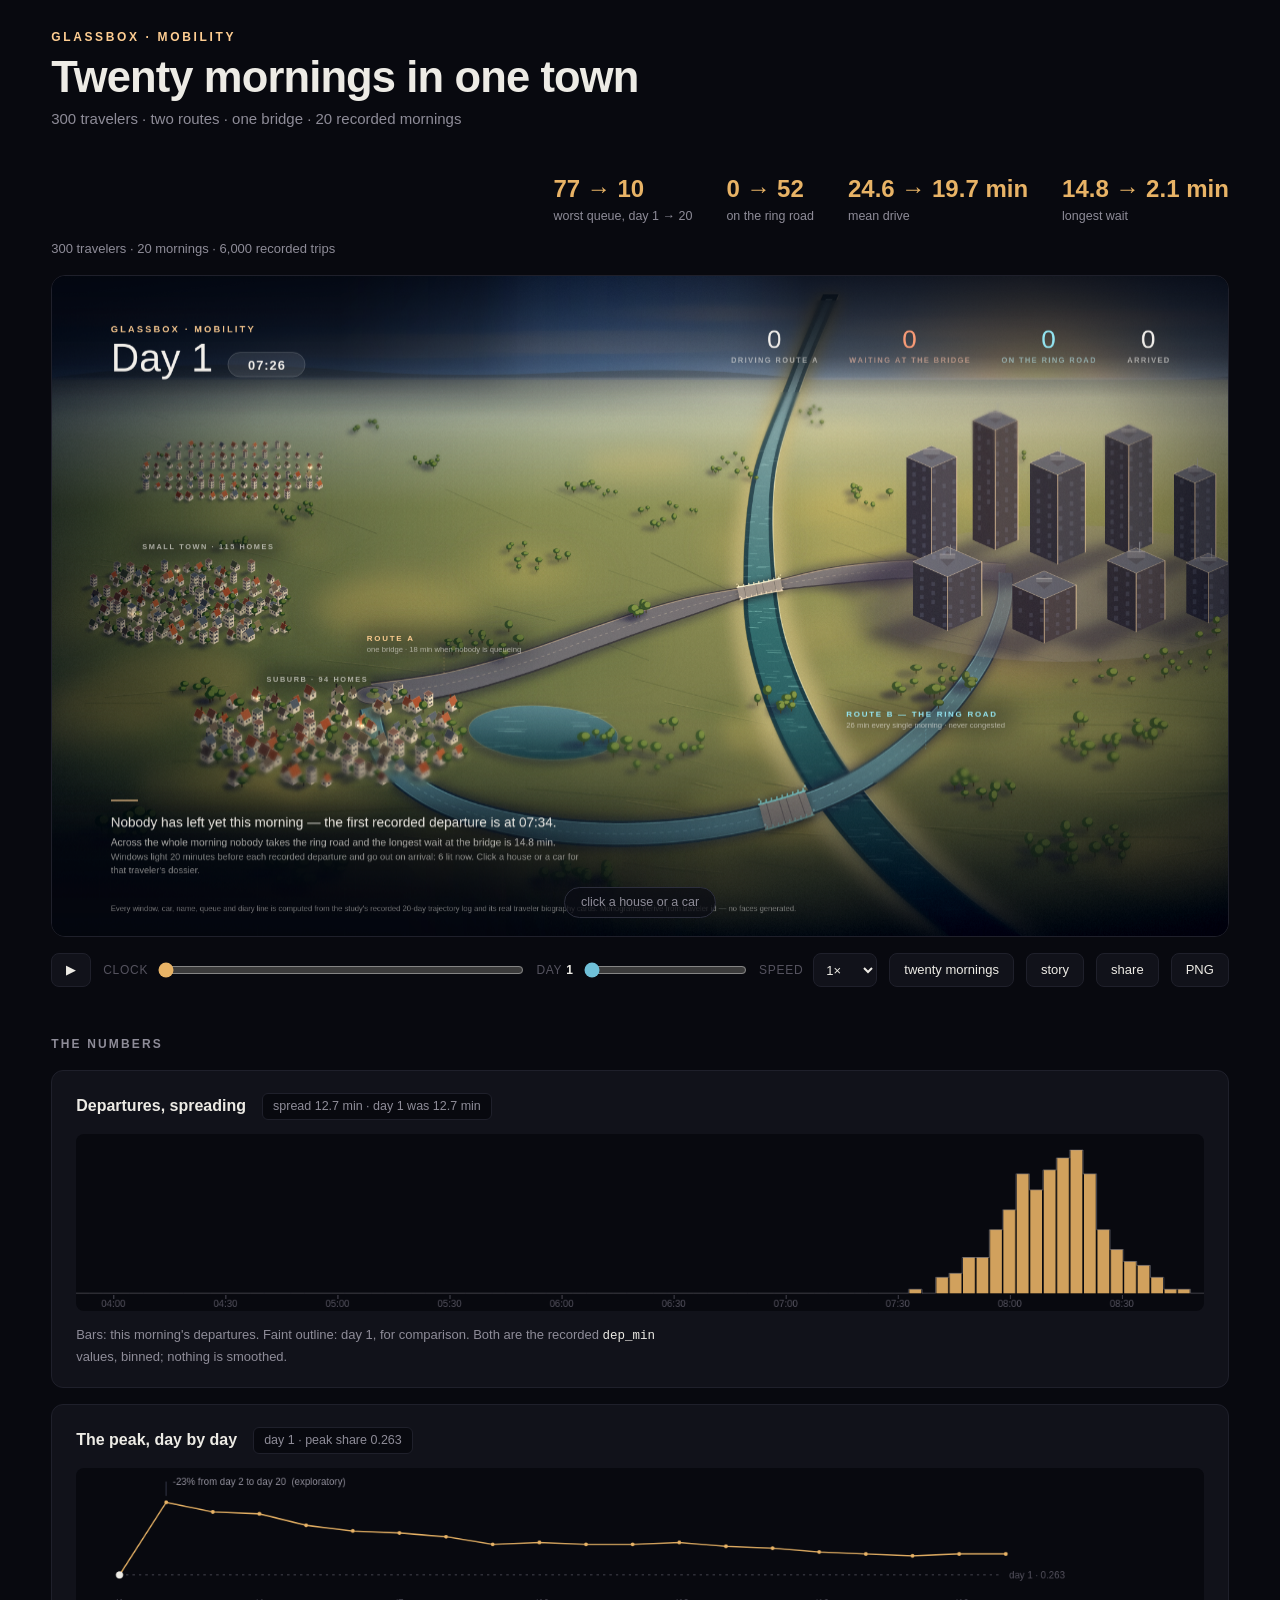
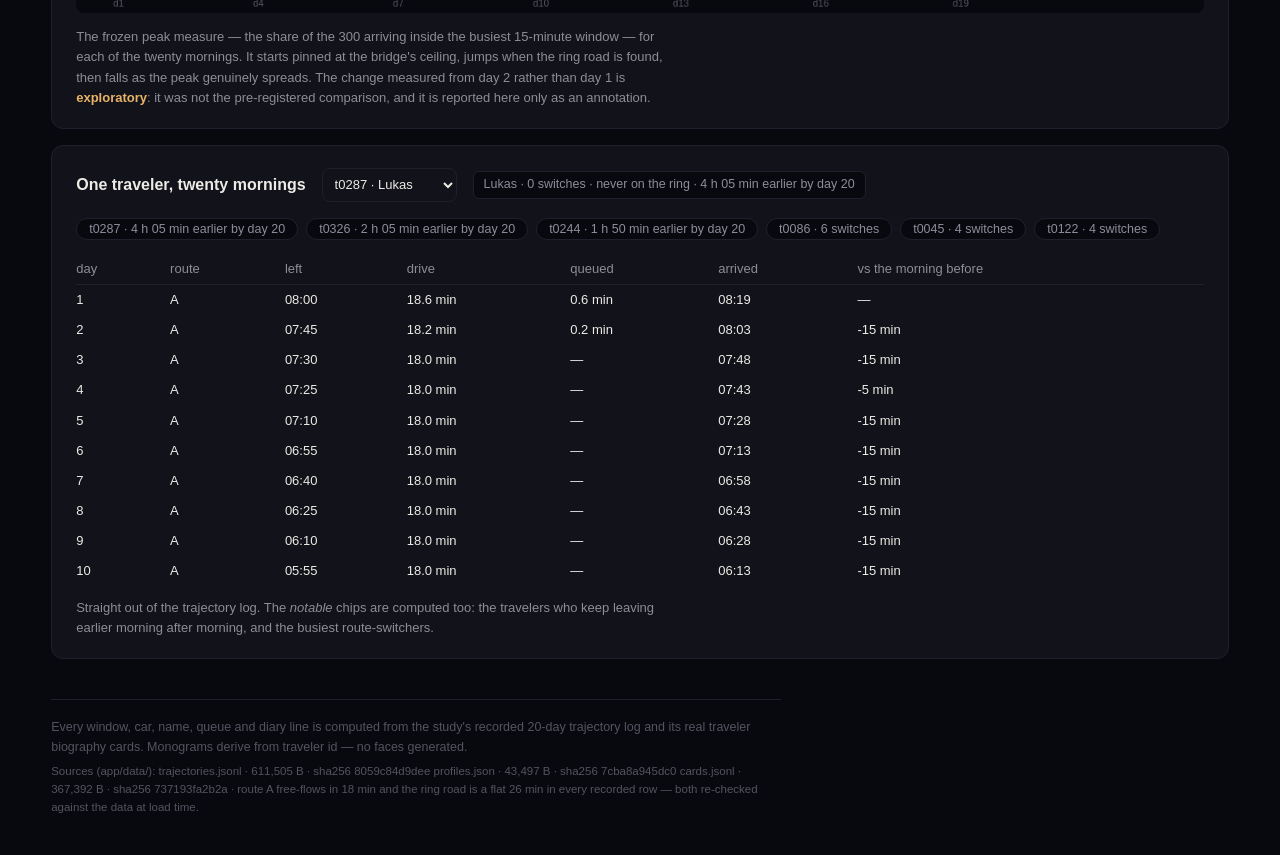
==== commit a3f4a296: "mobility: Ruling 43 — V3 living-town viewer (town.js shared renderer, dossier layer, 5 story beats)," ====
--- a/mobility/app/index.html
+++ b/mobility/app/index.html
@@ -3,110 +3,133 @@
 <head>
 <meta charset="utf-8">
 <meta name="viewport" content="width=device-width, initial-scale=1">
-<title>GLASSBOX-Mobility — twenty mornings</title>
+<title>GLASSBOX-Mobility — twenty mornings in one town</title>
 <link rel="stylesheet" href="style.css">
 </head>
 <body>
 <!--
-  Stage M4 viewer V2 — the living-corridor rebuild (Gate M5-final directive).
-  Single page, no backend, no dependencies; static-file open works.
-  Every moving element is driven by the recorded SYSTEM-SIDE log only:
-  {pid, day, route, dep_min, travel_min, arrive_min}. Queue positions are
-  interpolated from each traveler's own recorded departure and travel time;
-  nothing is invented. No planted parameters, no cards, ever.
+  Viewer V3 — the living miniature town + the traveler dossier.
 
-  Run:  cd mobility/app && python -m http.server 8000
-        open http://localhost:8000, load (or drag anywhere)
-        ../data/runs/m4_full/trajectories.jsonl
-  Keys: space play/pause · arrows scrub the day · p PNG frame ·
-        r 10-second WebM capture (native MediaRecorder, no libraries)
+  Everything on screen is computed at load time from the three published files
+  in app/data/ : trajectories.jsonl, profiles.json, cards.jsonl. There are no
+  hard-coded results anywhere in this app; if you swap the data files, every
+  number, caption, house, window and car changes with them.
+
+  Runs three ways, no server needed:
+    · double-click index.html            (file:// — uses data-bundle.js)
+    · python3 -m http.server 8000        (http:// — uses fetch)
+    · node scratch harness               (town.js loads in node too)
+
+  Keys:  space play/pause · ← → scrub the clock · ↑ ↓ change day
+         s story mode · n next beat · p export a PNG · esc close the dossier
 -->
-<header id="header">
+
+<header id="masthead">
   <div class="title-block">
-    <h1>Twenty mornings</h1>
-    <p class="strap">300 LLM travelers · two routes · one bottleneck</p>
+    <p class="eyebrow">GLASSBOX · MOBILITY</p>
+    <h1>Twenty mornings in one town</h1>
+    <p class="strap" id="strap">300 travelers · two routes · one bridge</p>
   </div>
-  <div class="stats" id="stats" hidden>
-    <div class="stat"><span class="num" id="stat-peak">–</span>
-      <span class="lbl">peak share, day 1 → 20</span></div>
-    <div class="stat"><span class="num" id="stat-b">–</span>
-      <span class="lbl">on the ring road by day 20</span></div>
-    <div class="stat"><span class="num" id="stat-travel">–</span>
-      <span class="lbl">mean drive, day 1 → 20</span></div>
-  </div>
-  <label class="load">
-    load trajectories.jsonl
-    <input type="file" id="file" accept=".jsonl,.json">
-  </label>
+  <div class="head-stats" id="head-stats"></div>
 </header>
-<p id="status" class="status">drop a trajectory log anywhere on this page</p>
 
-<main hidden id="main">
-  <section id="world">
-    <div id="map-frame">
-      <canvas id="map-canvas" width="1600" height="900"></canvas>
-      <div id="dawn"></div>
-      <canvas id="anim-canvas" width="1600" height="900"></canvas>
-      <div id="overlay">
-        <span id="clock" class="clock">06:00</span>
-        <span id="day-chip" class="day-chip">day 1</span>
-        <p id="caption" class="caption-line"></p>
-        <div id="share-title" hidden>
-          <h2>Twenty mornings</h2>
-          <p>300 LLM travelers learn a congested corridor ·
-             GLASSBOX-Mobility</p>
-        </div>
-      </div>
+<p id="status" class="status">building the town…</p>
+
+<main id="main" hidden>
+  <section id="stage">
+    <div id="frame">
+      <canvas id="town" width="1600" height="900"></canvas>
+      <div id="hint" class="hint-bubble">click a house or a car</div>
     </div>
+
     <div id="controls">
-      <button id="play" class="btn" title="play/pause (space)">&#9654;</button>
-      <input type="range" id="time-scrub" min="0" max="1000" value="0">
-      <input type="range" id="day-slider" min="1" max="20" value="1"
-             title="day (arrow keys)">
-      <button id="mornings" class="btn wide" title="autoplay all twenty days">
-        twenty mornings</button>
-      <button id="story" class="btn wide">story</button>
-      <button id="story-next" class="btn" hidden>&#8594;</button>
+      <button id="play" class="btn" title="play / pause (space)">&#9654;</button>
+      <label class="ctl">
+        <span class="ctl-lbl">clock</span>
+        <input type="range" id="time-scrub" min="0" max="1000" value="0">
+      </label>
+      <label class="ctl narrow">
+        <span class="ctl-lbl">day <b id="day-read">1</b></span>
+        <input type="range" id="day-slider" min="1" max="20" value="1">
+      </label>
+      <label class="ctl auto">
+        <span class="ctl-lbl">speed</span>
+        <select id="speed">
+          <option value="0.5">0.5&times;</option>
+          <option value="1" selected>1&times;</option>
+          <option value="2">2&times;</option>
+          <option value="4">4&times;</option>
+        </select>
+      </label>
+      <button id="all-days" class="btn wide" title="play all twenty mornings">twenty mornings</button>
+      <button id="story" class="btn wide" title="guided story (s)">story</button>
+      <button id="prev-beat" class="btn" hidden title="previous beat">&#8592;</button>
+      <button id="next-beat" class="btn" hidden title="next beat (n)">&#8594;</button>
       <button id="share" class="btn wide" title="clean 16:9 frame">share</button>
-      <span id="capture-note" class="hint"></span>
+      <button id="png" class="btn" title="export PNG (p)">PNG</button>
     </div>
+    <p class="beat-line" id="beat-line" hidden></p>
   </section>
 
   <section id="numbers">
-    <h2 class="numbers-title">The numbers</h2>
+    <h2 class="section-title">The numbers</h2>
+
     <div class="pane">
-      <div class="pane-head-row">
-        <h3>The peak, spreading</h3>
-        <span class="badge" id="peak-share">peak share –</span>
+      <div class="pane-head">
+        <h3>Departures, spreading</h3>
+        <span class="badge" id="hist-badge"></span>
       </div>
-      <canvas id="hist-canvas" width="1400" height="200"></canvas>
-      <canvas id="spark-canvas" width="1400" height="96"></canvas>
-      <p class="caption">Bars: that morning's departures (faint outline:
-        day 1). Line: the frozen peak measure, day by day — it starts at the
-        bottleneck's ceiling, jumps when the ring road is discovered, then
-        falls as the peak genuinely spreads.</p>
+      <canvas id="hist-canvas" width="1400" height="220"></canvas>
+      <p class="pane-caption">Bars: this morning's departures. Faint outline:
+        day 1, for comparison. Both are the recorded <code>dep_min</code>
+        values, binned; nothing is smoothed.</p>
     </div>
+
     <div class="pane">
-      <div class="pane-head-row">
-        <h3>One traveler</h3>
+      <div class="pane-head">
+        <h3>The peak, day by day</h3>
+        <span class="badge" id="peak-badge"></span>
+      </div>
+      <canvas id="spark-canvas" width="1400" height="180"></canvas>
+      <p class="pane-caption">The frozen peak measure — the share of the 300
+        arriving inside the busiest 15-minute window — for each of the twenty
+        mornings. It starts pinned at the bridge's ceiling, jumps when the ring
+        road is found, then falls as the peak genuinely spreads. The change
+        measured from day&nbsp;2 rather than day&nbsp;1 is
+        <strong>exploratory</strong>: it was not the pre-registered comparison,
+        and it is reported here only as an annotation.</p>
+    </div>
+
+    <div class="pane">
+      <div class="pane-head">
+        <h3>One traveler, twenty mornings</h3>
         <select id="traveler-select"></select>
         <span class="badge" id="traveler-summary"></span>
         <span class="chips" id="notable-chips"></span>
       </div>
       <div class="table-wrap">
         <table id="traveler-table">
-          <thead><tr><th>day</th><th>route</th><th>left</th><th>drive</th>
-            <th>arrived</th><th>vs day before</th></tr></thead>
+          <thead><tr>
+            <th>day</th><th>route</th><th>left</th><th>drive</th>
+            <th>queued</th><th>arrived</th><th>vs the morning before</th>
+          </tr></thead>
           <tbody></tbody>
         </table>
       </div>
-      <p class="caption">Public trajectory only. The <em>notable</em> chips
-        surface the seven travelers who kept leaving 15 minutes earlier,
-        morning after morning, and the busiest route-switchers.</p>
+      <p class="pane-caption">Straight out of the trajectory log. The
+        <em>notable</em> chips are computed too: the travelers who keep leaving
+        earlier morning after morning, and the busiest route-switchers.</p>
     </div>
   </section>
 </main>
 
+<footer id="provenance">
+  <p id="provenance-text"></p>
+  <p class="prov-files" id="provenance-files"></p>
+</footer>
+
+<script src="data-bundle.js"></script>
+<script src="town.js"></script>
 <script src="viewer.js"></script>
 </body>
 </html>
--- a/mobility/app/style.css
+++ b/mobility/app/style.css
@@ -1,15 +1,18 @@
-/* GLASSBOX-Mobility viewer V2 — the living corridor.
-   8px grid; display title + tabular stats; amber route A, cyan route B. */
+/* GLASSBOX-Mobility viewer V3 — the living miniature town.
+   8px grid; the canvas carries the picture, the page stays out of its way. */
 
 :root {
-  --bg: #0a0b11;
-  --pane: #12131a;
-  --edge: #21222c;
+  --bg: #08090f;
+  --pane: #11121a;
+  --edge: #1f202b;
+  --edge-hi: #2c2e3c;
   --ink: #edebe5;
   --muted: #8e8c98;
-  --faint: #565460;
+  --faint: #55535f;
   --route-a: #e8b366;
   --route-b: #6fc0d8;
+  --hot: #ff9e78;
+  --gold: #ffce92;
 }
 
 * { box-sizing: border-box; margin: 0; }
@@ -17,176 +20,153 @@
 body {
   background: var(--bg);
   color: var(--ink);
-  font: 15px/1.55 "Avenir Next", "Segoe UI", system-ui, sans-serif;
-  padding: 32px clamp(16px, 5vw, 64px) 64px;
+  font: 15px/1.55 "Avenir Next", "Segoe UI", "Helvetica Neue", Arial, sans-serif;
+  padding: 28px clamp(16px, 4vw, 56px) 40px;
+  -webkit-font-smoothing: antialiased;
 }
 
-/* ---- header --------------------------------------------------------- */
+/* ---- masthead -------------------------------------------------------- */
 
-header { display: flex; align-items: flex-end; gap: 32px; flex-wrap: wrap; }
-h1 {
-  font-size: 46px;
-  font-weight: 700;
-  letter-spacing: -0.02em;
-  line-height: 1.02;
+#masthead {
+  display: flex; align-items: flex-end; gap: 40px; flex-wrap: wrap;
+  margin-bottom: 12px;
 }
-.strap { color: var(--muted); margin-top: 8px; letter-spacing: 0.01em; }
-.stats { display: flex; gap: 32px; margin-left: auto; }
-.stat { display: flex; flex-direction: column; }
-.num {
-  font-size: 22px; font-weight: 600;
+.eyebrow {
+  color: var(--gold); font-size: 12px; font-weight: 600;
+  letter-spacing: 0.22em; margin-bottom: 8px;
+}
+h1 { font-size: clamp(30px, 3.4vw, 46px); font-weight: 600; letter-spacing: -0.02em; line-height: 1.02; }
+.strap { color: var(--muted); margin-top: 8px; }
+.head-stats { display: flex; gap: 34px; margin-left: auto; flex-wrap: wrap; }
+.head-stat { display: flex; flex-direction: column; }
+.head-stat b {
+  font-size: 24px; font-weight: 600; color: var(--route-a);
   font-variant-numeric: tabular-nums;
-  color: var(--route-a);
 }
-.lbl { color: var(--muted); font-size: 13px; }
-.load {
-  border: 1px solid var(--edge); background: var(--pane);
-  border-radius: 8px; padding: 8px 16px; cursor: pointer;
-  white-space: nowrap; transition: border-color 0.2s;
+.head-stat span { color: var(--muted); font-size: 12.5px; }
+.status { color: var(--muted); font-size: 13px; margin: 8px 0 16px; }
+.status.err { color: var(--hot); }
+
+/* ---- stage ----------------------------------------------------------- */
+
+#frame {
+  position: relative;
+  border: 1px solid var(--edge);
+  border-radius: 14px;
+  overflow: hidden;
+  aspect-ratio: 16 / 9;
+  background: #06070c;
 }
-.load:hover { border-color: var(--route-a); }
-.load input { display: none; }
-.status { color: var(--muted); margin-top: 8px; font-size: 13px; }
+#town { position: absolute; inset: 0; width: 100%; height: 100%; display: block; cursor: crosshair; }
+#town.pointing { cursor: pointer; }
 
-/* ---- the world ------------------------------------------------------ */
+.hint-bubble {
+  position: absolute; left: 50%; bottom: 18px; transform: translateX(-50%);
+  background: rgba(10, 12, 20, 0.72);
+  border: 1px solid var(--edge-hi);
+  border-radius: 999px; padding: 5px 16px;
+  color: var(--muted); font-size: 12.5px;
+  pointer-events: none;
+  transition: opacity 0.4s;
+}
+.hint-bubble.gone { opacity: 0; }
 
-main { margin-top: 16px; }
-main[hidden] { display: none; }
-
-#map-frame {
-  position: relative;
-  border-radius: 16px;
-  overflow: hidden;
-  border: 1px solid var(--edge);
-  aspect-ratio: 16 / 9;
-  background: #0a0c14;
-}
-#map-frame canvas {
-  position: absolute; inset: 0;
-  width: 100%; height: 100%; display: block;
-}
-#dawn {
-  position: absolute; inset: 0;
-  background: linear-gradient(180deg,
-    rgba(96, 74, 110, 0.5) 0%,
-    rgba(190, 120, 70, 0.28) 55%,
-    rgba(232, 179, 102, 0.14) 100%);
-  opacity: 0;
-  pointer-events: none;
-}
-
-#overlay { position: absolute; inset: 0; pointer-events: none; }
-.clock {
-  position: absolute; top: 24px; right: 32px;
-  font-size: 34px; font-weight: 600;
-  font-variant-numeric: tabular-nums;
-  color: var(--ink);
-  text-shadow: 0 2px 12px rgba(0, 0, 0, 0.8);
-}
-.day-chip {
-  position: absolute; top: 32px; left: 32px;
-  font-size: 15px; color: var(--ink);
-  background: rgba(10, 11, 17, 0.55);
-  border: 1px solid var(--edge);
-  border-radius: 999px;
-  padding: 4px 16px;
-  font-variant-numeric: tabular-nums;
-  backdrop-filter: blur(4px);
-}
-.caption-line {
-  position: absolute; left: 32px; bottom: 24px;
-  max-width: 60ch;
-  color: var(--ink);
-  font-size: 15px;
-  text-shadow: 0 1px 8px rgba(0, 0, 0, 0.9);
-}
-.caption-line .dim { color: var(--muted); }
-
-#share-title { position: absolute; left: 40px; top: 32px; }
-#share-title h2 { font-size: 40px; font-weight: 700; letter-spacing: -0.02em; }
-#share-title p { color: var(--muted); margin-top: 4px; }
-
-/* ---- controls ------------------------------------------------------- */
+/* ---- controls -------------------------------------------------------- */
 
 #controls {
   display: flex; align-items: center; gap: 12px;
-  padding: 16px 0; flex-wrap: wrap;
+  padding: 16px 0 4px; flex-wrap: wrap;
 }
-#time-scrub { flex: 2; min-width: 160px; accent-color: var(--route-a); }
-#day-slider { flex: 1; min-width: 120px; accent-color: var(--route-b); }
+.ctl { display: flex; align-items: center; gap: 10px; flex: 2; min-width: 200px; }
+.ctl.narrow { flex: 1; min-width: 150px; }
+.ctl.auto { flex: 0 0 auto; min-width: 0; }
+.ctl-lbl { color: var(--faint); font-size: 12px; letter-spacing: 0.06em; text-transform: uppercase; white-space: nowrap; }
+.ctl-lbl b { color: var(--ink); font-variant-numeric: tabular-nums; }
+#time-scrub { flex: 1; accent-color: var(--route-a); }
+#day-slider { flex: 1; accent-color: var(--route-b); }
+input[type=range] { min-width: 60px; }
+
 .btn {
   background: var(--pane); color: var(--ink);
   border: 1px solid var(--edge); border-radius: 8px;
-  min-width: 40px; height: 32px; padding: 0 12px;
+  min-width: 40px; height: 34px; padding: 0 14px;
   cursor: pointer; font: inherit; font-size: 13px;
-  transition: border-color 0.15s;
+  transition: border-color 0.15s, color 0.15s;
 }
 .btn:hover { border-color: var(--route-a); }
 .btn.active { border-color: var(--route-a); color: var(--route-a); }
-.hint { color: var(--faint); font-size: 13px; }
+select {
+  background: var(--pane); color: var(--ink);
+  border: 1px solid var(--edge); border-radius: 8px;
+  height: 34px; padding: 0 8px; font: inherit; font-size: 13px;
+}
 
-/* ---- share mode ----------------------------------------------------- */
+.beat-line {
+  color: var(--muted); font-size: 13.5px; margin-top: 6px;
+  border-left: 2px solid var(--gold); padding-left: 12px;
+}
+.beat-line b { color: var(--ink); font-weight: 600; }
 
-body.share #header, body.share .status, body.share #controls,
-body.share #numbers, body.share .day-chip { display: none; }
-body.share { padding: 24px; }
-body.share #map-frame { border-radius: 12px; }
-body.share .caption-line { font-size: 17px; }
+/* ---- share mode ------------------------------------------------------ */
 
-/* ---- the numbers (below the fold) ----------------------------------- */
+body.share #masthead, body.share .status, body.share #controls,
+body.share #numbers, body.share .beat-line, body.share .hint-bubble,
+body.share #provenance { display: none; }
+body.share { padding: 20px; background: #000; }
+body.share #frame { border-radius: 8px; border-color: #000; }
 
-#numbers { display: grid; gap: 16px; margin-top: 40px; }
-.numbers-title { font-size: 15px; color: var(--muted); font-weight: 500;
-  text-transform: uppercase; letter-spacing: 0.1em; }
+/* ---- the numbers ----------------------------------------------------- */
+
+#numbers { display: grid; gap: 16px; margin-top: 44px; }
+.section-title {
+  font-size: 12px; color: var(--muted); font-weight: 600;
+  text-transform: uppercase; letter-spacing: 0.18em;
+}
 .pane {
   background: var(--pane); border: 1px solid var(--edge);
-  border-radius: 12px; padding: 24px;
+  border-radius: 12px; padding: 22px 24px 20px;
 }
 .pane h3 { font-size: 16px; font-weight: 600; }
-.pane-head-row {
-  display: flex; align-items: center; gap: 16px; flex-wrap: wrap;
-  margin-bottom: 16px;
-}
-.pane canvas { width: 100%; height: auto; display: block;
-  background: var(--bg); border-radius: 8px; }
-#spark-canvas { margin-top: 8px; }
+.pane-head { display: flex; align-items: center; gap: 16px; flex-wrap: wrap; margin-bottom: 14px; }
+.pane canvas { width: 100%; height: auto; display: block; background: var(--bg); border-radius: 8px; }
 .badge {
   background: var(--bg); border: 1px solid var(--edge);
-  border-radius: 6px; padding: 2px 10px;
-  font-size: 13px; color: var(--muted);
+  border-radius: 6px; padding: 3px 10px;
+  font-size: 12.5px; color: var(--muted);
   font-variant-numeric: tabular-nums;
 }
-.caption { color: var(--muted); font-size: 13px; margin-top: 16px;
-  max-width: 72ch; }
+.pane-caption { color: var(--muted); font-size: 13px; margin-top: 14px; max-width: 82ch; }
+.pane-caption strong { color: var(--route-a); font-weight: 600; }
+.pane-caption code { font-size: 12.5px; color: var(--ink); }
 
-select {
-  background: var(--bg); color: var(--ink);
-  border: 1px solid var(--edge); border-radius: 6px;
-  padding: 4px 8px; font: inherit; font-size: 13px;
-}
 .chips { display: flex; gap: 8px; flex-wrap: wrap; }
 .chip {
   background: var(--bg); border: 1px solid var(--edge);
   border-radius: 999px; color: var(--muted);
-  font-size: 13px; padding: 2px 12px; cursor: pointer;
+  font-size: 12.5px; padding: 3px 12px; cursor: pointer;
   font-variant-numeric: tabular-nums;
   transition: border-color 0.15s, color 0.15s;
 }
 .chip:hover, .chip.active { border-color: var(--route-a); color: var(--ink); }
 
-.table-wrap { overflow: auto; max-height: 300px; }
-table { border-collapse: collapse; width: 100%;
-  font-variant-numeric: tabular-nums; font-size: 13px; }
-th, td { text-align: left; padding: 4px 16px 4px 0; white-space: nowrap; }
-th { color: var(--muted); font-weight: 500;
+.table-wrap { overflow: auto; max-height: 330px; }
+table { border-collapse: collapse; width: 100%; font-variant-numeric: tabular-nums; font-size: 13px; }
+th, td { text-align: left; padding: 5px 18px 5px 0; white-space: nowrap; }
+th {
+  color: var(--muted); font-weight: 500;
   border-bottom: 1px solid var(--edge);
-  position: sticky; top: 0; background: var(--pane); }
+  position: sticky; top: 0; background: var(--pane);
+}
 td.switch { color: var(--route-b); }
+td.ring { color: var(--route-b); }
+td.queued { color: var(--hot); }
 
-body.dragging::after {
-  content: "drop the trajectory log";
-  position: fixed; inset: 0;
-  display: grid; place-items: center;
-  background: rgba(10, 11, 17, 0.88);
-  font-size: 22px; color: var(--route-a);
+/* ---- provenance ------------------------------------------------------ */
+
+#provenance {
+  margin-top: 40px; padding-top: 18px;
+  border-top: 1px solid var(--edge);
+  color: var(--faint); font-size: 12.5px; max-width: 105ch;
 }
+#provenance p + p { margin-top: 6px; }
+.prov-files { font-size: 11.5px; }
